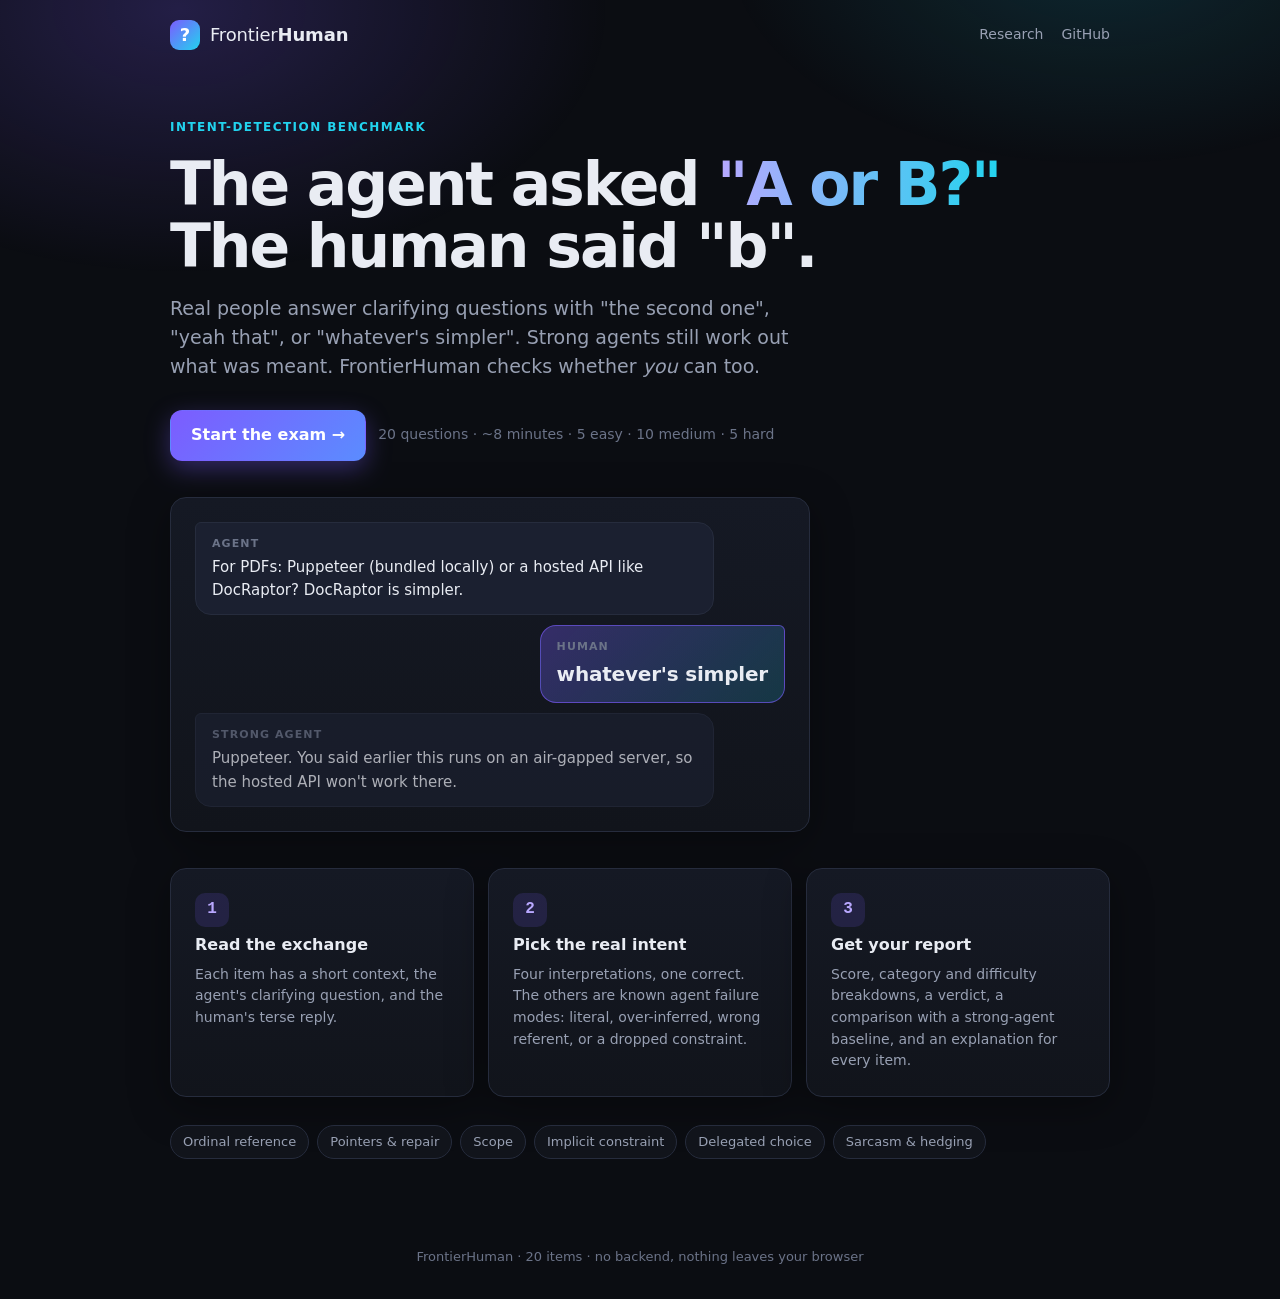
==== site/index.html @ 33700269 "Add FrontierHuman intent-detection benchmark Research summary, 20 grounded exam items, a static exam" ====
<!doctype html>
<html lang="en">
<head>
  <meta charset="utf-8" />
  <meta name="viewport" content="width=device-width, initial-scale=1" />
  <title>FrontierHuman · Intent-detection benchmark</title>
  <meta name="description" content="An agent asks a clarifying question. The human answers &quot;b&quot;. Can you work out what they meant, the way a strong agent would?" />
  <meta name="theme-color" content="#0b0d12" />
  <link rel="icon" href="data:image/svg+xml,<svg xmlns='http://www.w3.org/2000/svg' viewBox='0 0 64 64'><rect width='64' height='64' rx='16' fill='%237c5cff'/><text x='50%' y='56%' font-size='34' text-anchor='middle' dominant-baseline='middle' font-family='system-ui' font-weight='700' fill='white'>?</text></svg>" />
  <link rel="stylesheet" href="styles.css" />
</head>
<body>
  <div class="bg-glow" aria-hidden="true"></div>

  <header class="topbar">
    <a class="brand" href="./" data-action="home">
      <span class="brand-mark">?</span>
      <span>Frontier<strong>Human</strong></span>
    </a>
    <nav class="topnav">
      <a href="https://github.com/SASUKE40/frontier-human/blob/main/research.md" target="_blank" rel="noopener">Research</a>
      <a href="https://github.com/SASUKE40/frontier-human" target="_blank" rel="noopener">GitHub</a>
    </nav>
  </header>

  <main id="app" aria-live="polite">
    <noscript><p class="card">FrontierHuman needs JavaScript to run the exam.</p></noscript>
  </main>

  <footer class="footer">
    <span>FrontierHuman · 20 items · no backend, nothing leaves your browser</span>
  </footer>

  <script src="app.js" type="module"></script>
</body>
</html>
---- site/styles.css ----
:root {
  --bg: #0b0d12;
  --bg-2: #11141b;
  --card: #151924;
  --card-2: #1b2030;
  --line: #262c3d;
  --text: #e9ecf3;
  --muted: #98a0b3;
  --faint: #6b7388;
  --accent: #7c5cff;
  --accent-2: #22d3ee;
  --good: #34d399;
  --bad: #f87171;
  --warn: #fbbf24;
  --radius: 16px;
  --shadow: 0 10px 40px rgba(0, 0, 0, 0.35);
  --font: "Inter", ui-sans-serif, system-ui, -apple-system, "Segoe UI", Roboto, "Helvetica Neue", Arial, sans-serif;
  --mono: ui-monospace, "SF Mono", "JetBrains Mono", Menlo, Consolas, monospace;
}

* { box-sizing: border-box; }
html, body { margin: 0; padding: 0; }
body {
  font-family: var(--font);
  background: var(--bg);
  color: var(--text);
  line-height: 1.55;
  -webkit-font-smoothing: antialiased;
  min-height: 100vh;
  display: flex;
  flex-direction: column;
}
a { color: inherit; }
button { font: inherit; color: inherit; }

.bg-glow {
  position: fixed;
  inset: -20vh -10vw auto -10vw;
  height: 70vh;
  background:
    radial-gradient(40% 60% at 20% 30%, rgba(124, 92, 255, 0.22), transparent 70%),
    radial-gradient(35% 50% at 80% 20%, rgba(34, 211, 238, 0.14), transparent 70%);
  pointer-events: none;
  z-index: 0;
}

.topbar, main, .footer { position: relative; z-index: 1; }

.topbar {
  display: flex;
  align-items: center;
  justify-content: space-between;
  max-width: 980px;
  width: 100%;
  margin: 0 auto;
  padding: 20px 20px 8px;
}
.brand {
  display: inline-flex;
  align-items: center;
  gap: 10px;
  text-decoration: none;
  font-size: 18px;
  letter-spacing: -0.01em;
}
.brand strong { font-weight: 800; }
.brand-mark {
  width: 30px; height: 30px;
  display: grid; place-items: center;
  border-radius: 9px;
  background: linear-gradient(135deg, var(--accent), var(--accent-2));
  font-weight: 800;
  color: white;
}
.topnav { display: flex; gap: 18px; }
.topnav a { color: var(--muted); text-decoration: none; font-size: 14px; }
.topnav a:hover { color: var(--text); }

main {
  flex: 1;
  width: 100%;
  max-width: 980px;
  margin: 0 auto;
  padding: 16px 20px 40px;
}

.footer {
  text-align: center;
  color: var(--faint);
  font-size: 13px;
  padding: 24px 20px 32px;
}

.card {
  background: linear-gradient(180deg, var(--card), var(--bg-2));
  border: 1px solid var(--line);
  border-radius: var(--radius);
  box-shadow: var(--shadow);
  padding: 24px;
}

.btn {
  display: inline-flex;
  align-items: center;
  justify-content: center;
  gap: 8px;
  border: 1px solid var(--line);
  background: var(--card-2);
  padding: 12px 20px;
  border-radius: 12px;
  font-weight: 600;
  cursor: pointer;
  transition: transform 0.12s ease, background 0.2s ease, border-color 0.2s ease, opacity 0.2s;
  text-decoration: none;
}
.btn:hover { border-color: #3a4260; }
.btn:active { transform: translateY(1px); }
.btn:disabled { opacity: 0.4; cursor: not-allowed; }
.btn-primary {
  background: linear-gradient(135deg, var(--accent), #5b8cff);
  border-color: transparent;
  color: white;
  box-shadow: 0 8px 24px rgba(124, 92, 255, 0.35);
}
.btn-primary:hover { filter: brightness(1.08); border-color: transparent; }
.btn-ghost { background: transparent; }
.kbd {
  font-family: var(--mono);
  font-size: 12px;
  padding: 2px 6px;
  border: 1px solid var(--line);
  border-bottom-width: 2px;
  border-radius: 6px;
  color: var(--muted);
}

.eyebrow {
  display: inline-flex;
  align-items: center;
  gap: 8px;
  font-size: 12px;
  text-transform: uppercase;
  letter-spacing: 0.12em;
  color: var(--accent-2);
  font-weight: 700;
}

/* ---------- Intro ---------- */
.hero { padding: 40px 0 24px; }
.hero h1 {
  font-size: clamp(34px, 6vw, 60px);
  line-height: 1.04;
  letter-spacing: -0.035em;
  margin: 14px 0 16px;
  font-weight: 800;
}
.hero h1 .grad {
  background: linear-gradient(90deg, #b9a8ff, var(--accent-2));
  -webkit-background-clip: text;
  background-clip: text;
  color: transparent;
}
.hero p.lead { font-size: clamp(16px, 2.2vw, 19px); color: var(--muted); max-width: 640px; margin: 0 0 28px; }
.hero-actions { display: flex; gap: 12px; flex-wrap: wrap; align-items: center; }
.hero-meta { color: var(--faint); font-size: 14px; }

.demo-chat { margin: 36px 0 8px; max-width: 640px; }
.chat { display: flex; flex-direction: column; gap: 10px; }
.bubble {
  max-width: 88%;
  padding: 12px 16px;
  border-radius: 16px;
  font-size: 15px;
  border: 1px solid var(--line);
  position: relative;
}
.bubble .who {
  display: block;
  font-size: 11px;
  text-transform: uppercase;
  letter-spacing: 0.1em;
  color: var(--faint);
  margin-bottom: 4px;
  font-weight: 700;
}
.bubble.agent { background: var(--card-2); align-self: flex-start; border-top-left-radius: 6px; }
.bubble.user {
  background: rgba(124, 92, 255, 0.16);
  border-color: rgba(124, 92, 255, 0.4);
  align-self: flex-end;
  border-top-right-radius: 6px;
}
.bubble.reply {
  font-size: 20px;
  font-weight: 700;
  letter-spacing: -0.01em;
  background: linear-gradient(135deg, rgba(124, 92, 255, 0.32), rgba(34, 211, 238, 0.18));
  border-color: rgba(124, 92, 255, 0.6);
}
.bubble.faded { opacity: 0.72; }

.grid-3 { display: grid; grid-template-columns: repeat(3, 1fr); gap: 14px; margin-top: 36px; }
.feature h3 { margin: 6px 0 6px; font-size: 16px; }
.feature p { margin: 0; color: var(--muted); font-size: 14px; }
.feature .icon {
  width: 34px; height: 34px; border-radius: 10px;
  display: grid; place-items: center;
  background: rgba(124, 92, 255, 0.15);
  color: #b9a8ff;
  font-weight: 800;
  font-family: var(--mono);
}

.cats { display: flex; flex-wrap: wrap; gap: 8px; margin-top: 28px; }
.chip {
  display: inline-flex;
  align-items: center;
  gap: 6px;
  padding: 6px 12px;
  border-radius: 999px;
  border: 1px solid var(--line);
  background: var(--bg-2);
  font-size: 13px;
  color: var(--muted);
}
.chip .dot { width: 8px; height: 8px; border-radius: 50%; }
.chip.easy { color: var(--good); border-color: rgba(52, 211, 153, 0.35); }
.chip.medium { color: var(--warn); border-color: rgba(251, 191, 36, 0.35); }
.chip.hard { color: var(--bad); border-color: rgba(248, 113, 113, 0.35); }

.resume-note {
  margin-top: 16px;
  font-size: 14px;
  color: var(--muted);
}
.resume-note button { background: none; border: none; color: var(--accent-2); cursor: pointer; padding: 0; text-decoration: underline; }

/* ---------- Exam ---------- */
.exam-head {
  display: flex;
  align-items: center;
  justify-content: space-between;
  gap: 12px;
  margin: 8px 0 12px;
  font-size: 14px;
  color: var(--muted);
}
.progress {
  height: 8px;
  background: var(--card-2);
  border-radius: 999px;
  overflow: hidden;
  border: 1px solid var(--line);
  margin-bottom: 20px;
}
.progress > div {
  height: 100%;
  background: linear-gradient(90deg, var(--accent), var(--accent-2));
  border-radius: 999px;
  transition: width 0.35s ease;
}
.q-tags { display: flex; gap: 8px; flex-wrap: wrap; }
.q-context { color: var(--muted); font-size: 14px; margin: 0 0 16px; }
.q-context strong { color: var(--text); font-weight: 600; }
.prompt {
  margin: 22px 0 12px;
  font-weight: 700;
  font-size: 17px;
  letter-spacing: -0.01em;
}
.options { display: grid; gap: 10px; }
.option {
  display: flex;
  align-items: flex-start;
  gap: 12px;
  text-align: left;
  width: 100%;
  padding: 14px 16px;
  border-radius: 12px;
  border: 1px solid var(--line);
  background: var(--bg-2);
  cursor: pointer;
  transition: border-color 0.15s ease, background 0.15s ease, transform 0.08s ease;
  font-size: 15px;
}
.option:hover { border-color: #3a4260; background: var(--card); }
.option:active { transform: scale(0.995); }
.option .letter {
  flex: none;
  width: 26px; height: 26px;
  display: grid; place-items: center;
  border-radius: 8px;
  border: 1px solid var(--line);
  font-family: var(--mono);
  font-size: 13px;
  color: var(--muted);
}
.option.selected {
  border-color: var(--accent);
  background: rgba(124, 92, 255, 0.12);
  box-shadow: 0 0 0 3px rgba(124, 92, 255, 0.18);
}
.option.selected .letter { background: var(--accent); border-color: var(--accent); color: white; }
.exam-actions {
  display: flex;
  justify-content: space-between;
  align-items: center;
  gap: 12px;
  margin-top: 20px;
}
.exam-actions .hint { color: var(--faint); font-size: 13px; }

.fade-in { animation: fade 0.28s ease both; }
@keyframes fade { from { opacity: 0; transform: translateY(6px); } to { opacity: 1; transform: none; } }

/* ---------- Report ---------- */
.report-hero {
  display: grid;
  grid-template-columns: auto 1fr;
  gap: 28px;
  align-items: center;
}
.ring { position: relative; width: 170px; height: 170px; }
.ring svg { transform: rotate(-90deg); }
.ring .ring-label {
  position: absolute; inset: 0;
  display: grid; place-items: center;
  text-align: center;
}
.ring .big { font-size: 44px; font-weight: 800; letter-spacing: -0.03em; line-height: 1; }
.ring .small { color: var(--muted); font-size: 13px; margin-top: 4px; }
.verdict-name { font-size: clamp(24px, 4vw, 34px); font-weight: 800; letter-spacing: -0.02em; margin: 6px 0 8px; line-height: 1.15; }
.verdict-desc { color: var(--muted); margin: 0 0 14px; max-width: 560px; }
.bands { display: flex; gap: 4px; flex-wrap: wrap; }
.band {
  font-size: 12px;
  padding: 4px 10px;
  border-radius: 999px;
  border: 1px solid var(--line);
  color: var(--faint);
}
.band.active { color: white; background: var(--accent); border-color: var(--accent); }

.section-title { font-size: 18px; margin: 34px 0 12px; letter-spacing: -0.01em; }
.grid-2 { display: grid; grid-template-columns: 1fr 1fr; gap: 14px; }

.compare-row { display: grid; grid-template-columns: 130px 1fr 54px; gap: 12px; align-items: center; margin: 10px 0; font-size: 14px; }
.compare-row .name { color: var(--muted); }
.compare-row .name strong { color: var(--text); }
.bar { height: 12px; background: var(--card-2); border-radius: 999px; overflow: hidden; border: 1px solid var(--line); }
.bar > div { height: 100%; border-radius: 999px; transition: width 0.6s ease; }
.bar .you { background: linear-gradient(90deg, var(--accent), var(--accent-2)); }
.bar .agent { background: var(--good); }
.bar .literal { background: #64748b; }
.compare-row .val { text-align: right; font-variant-numeric: tabular-nums; font-weight: 600; }
.compare-note { color: var(--faint); font-size: 13px; margin: 12px 0 0; }

.breakdown-row { margin: 14px 0; }
.breakdown-row .top { display: flex; justify-content: space-between; font-size: 14px; margin-bottom: 6px; }
.breakdown-row .top span:last-child { color: var(--muted); font-variant-numeric: tabular-nums; }
.dual-bar { position: relative; height: 10px; background: var(--card-2); border-radius: 999px; border: 1px solid var(--line); overflow: hidden; }
.dual-bar .fill { height: 100%; background: linear-gradient(90deg, var(--accent), var(--accent-2)); border-radius: 999px; }
.dual-bar .marker { position: absolute; top: -1px; bottom: -1px; width: 2px; background: var(--good); right: 0; }

.stat-grid { display: grid; grid-template-columns: repeat(3, 1fr); gap: 10px; margin-top: 16px; }
.stat { background: var(--bg-2); border: 1px solid var(--line); border-radius: 12px; padding: 12px; }
.stat .n { font-size: 22px; font-weight: 800; }
.stat .l { font-size: 12px; color: var(--muted); }

.review-controls { display: flex; gap: 8px; margin-bottom: 12px; flex-wrap: wrap; }
.seg { display: inline-flex; border: 1px solid var(--line); border-radius: 10px; overflow: hidden; }
.seg button { background: transparent; border: none; padding: 8px 14px; cursor: pointer; font-size: 14px; color: var(--muted); }
.seg button.on { background: var(--card-2); color: var(--text); }

.review-item { margin-bottom: 12px; padding: 0; overflow: hidden; }
.review-item summary {
  list-style: none;
  cursor: pointer;
  padding: 16px 20px;
  display: grid;
  grid-template-columns: 28px 1fr auto;
  gap: 12px;
  align-items: center;
}
.review-item summary::-webkit-details-marker { display: none; }
.review-item .status {
  width: 28px; height: 28px; border-radius: 50%;
  display: grid; place-items: center; font-weight: 800; font-size: 14px;
}
.review-item .status.ok { background: rgba(52, 211, 153, 0.15); color: var(--good); }
.review-item .status.no { background: rgba(248, 113, 113, 0.15); color: var(--bad); }
.review-item .s-title { font-weight: 600; font-size: 15px; }
.review-item .s-title .r { font-family: var(--mono); color: #c9bcff; }
.review-item .s-meta { color: var(--faint); font-size: 12px; }
.review-item .body { padding: 0 20px 20px; border-top: 1px solid var(--line); }
.review-item .opt-list { display: grid; gap: 8px; margin: 14px 0; }
.review-item .opt {
  display: flex; gap: 10px; align-items: flex-start;
  padding: 10px 12px; border-radius: 10px; border: 1px solid var(--line);
  font-size: 14px; background: var(--bg-2);
}
.review-item .opt .letter { font-family: var(--mono); color: var(--faint); flex: none; }
.review-item .opt .tag { margin-left: auto; font-size: 11px; font-weight: 700; text-transform: uppercase; letter-spacing: 0.08em; flex: none; padding-left: 8px; }
.review-item .opt.correct { border-color: rgba(52, 211, 153, 0.5); background: rgba(52, 211, 153, 0.07); }
.review-item .opt.correct .tag { color: var(--good); }
.review-item .opt.wrong { border-color: rgba(248, 113, 113, 0.5); background: rgba(248, 113, 113, 0.07); }
.review-item .opt.wrong .tag { color: var(--bad); }
.review-item .cue {
  border-left: 3px solid var(--accent-2);
  padding: 8px 12px;
  background: rgba(34, 211, 238, 0.06);
  border-radius: 0 10px 10px 0;
  margin: 10px 0;
  font-size: 14px;
}
.review-item .cue b { color: var(--accent-2); }
.review-item p { font-size: 14px; color: var(--muted); margin: 8px 0; }
.review-item .grounding { font-size: 12px; color: var(--faint); }

.report-actions { display: flex; gap: 10px; flex-wrap: wrap; margin-top: 24px; }
.toast {
  position: fixed; left: 50%; bottom: 24px; transform: translateX(-50%);
  background: var(--card-2); border: 1px solid var(--line); padding: 10px 16px; border-radius: 10px;
  font-size: 14px; z-index: 10; box-shadow: var(--shadow);
}

@media (max-width: 760px) {
  .grid-3 { grid-template-columns: 1fr; }
  .grid-2 { grid-template-columns: 1fr; }
  .report-hero { grid-template-columns: 1fr; justify-items: center; text-align: center; }
  .report-hero .bands { justify-content: center; }
  .verdict-desc { margin-left: auto; margin-right: auto; }
  .compare-row { grid-template-columns: 96px 1fr 44px; }
  .card { padding: 18px; }
  .bubble { max-width: 94%; }
  .exam-actions .hint { display: none; }
  .stat-grid { grid-template-columns: repeat(3, 1fr); }
  .topnav { gap: 12px; }
}

@media (prefers-reduced-motion: reduce) {
  * { animation: none !important; transition: none !important; }
}
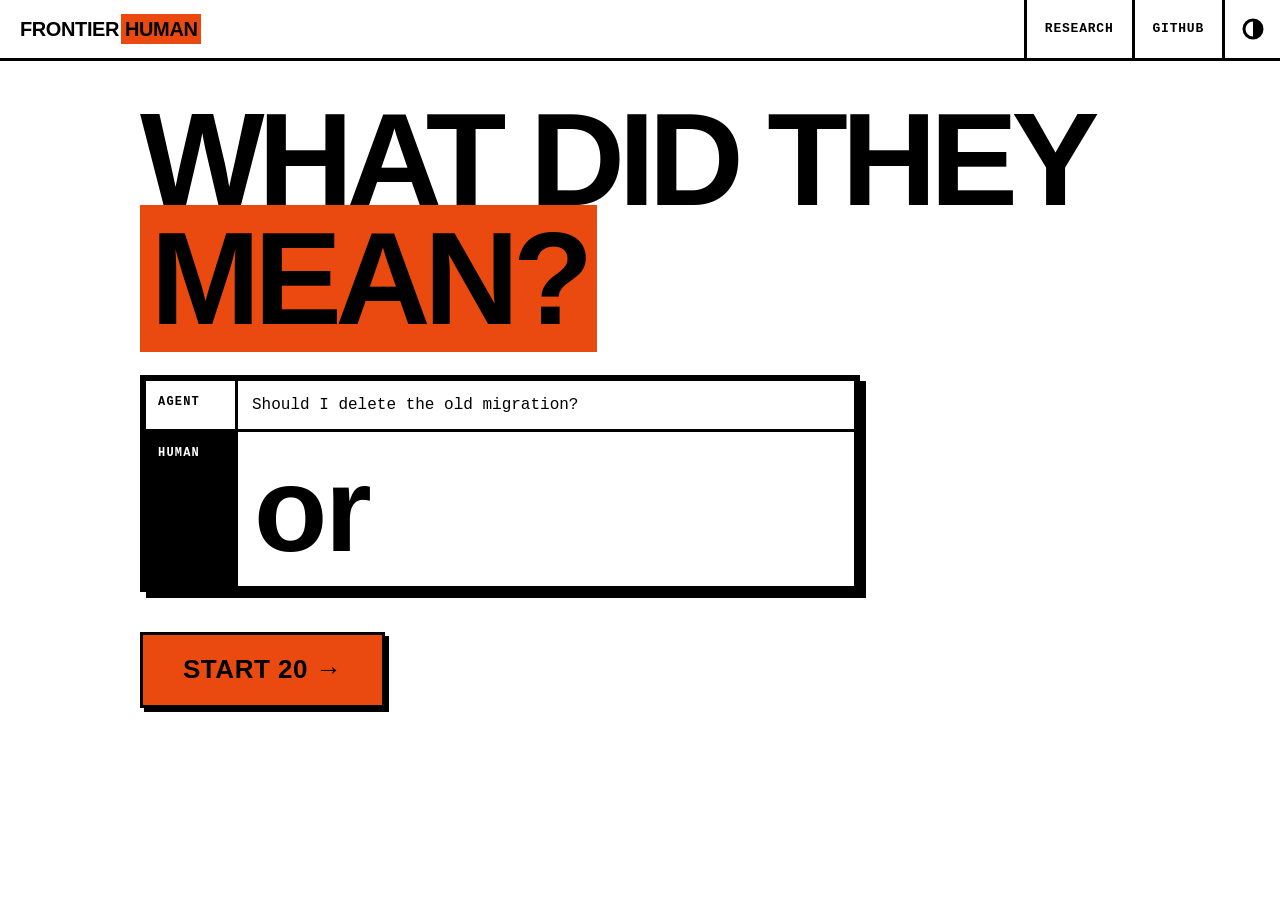
==== commit 9baad792: "Harden FrontierHuman: non-answer items, brutalist UI, light/dark theme Replace easy and weak items w" ====
--- a/site/index.html
+++ b/site/index.html
@@ -3,33 +3,33 @@
 <head>
   <meta charset="utf-8" />
   <meta name="viewport" content="width=device-width, initial-scale=1" />
-  <title>FrontierHuman · Intent-detection benchmark</title>
-  <meta name="description" content="An agent asks a clarifying question. The human answers &quot;b&quot;. Can you work out what they meant, the way a strong agent would?" />
-  <meta name="theme-color" content="#0b0d12" />
-  <link rel="icon" href="data:image/svg+xml,<svg xmlns='http://www.w3.org/2000/svg' viewBox='0 0 64 64'><rect width='64' height='64' rx='16' fill='%237c5cff'/><text x='50%' y='56%' font-size='34' text-anchor='middle' dominant-baseline='middle' font-family='system-ui' font-weight='700' fill='white'>?</text></svg>" />
+  <title>FrontierHuman</title>
+  <meta name="description" content="An agent asks a clarifying question. The human answers &quot;or&quot;. What did they mean?" />
+  <script>
+    (function () {
+      var t = null;
+      try { t = localStorage.getItem("frontierhuman:theme"); } catch (e) {}
+      if (t !== "light" && t !== "dark") t = matchMedia("(prefers-color-scheme: dark)").matches ? "dark" : "light";
+      document.documentElement.dataset.theme = t;
+    })();
+  </script>
+  <meta name="color-scheme" content="light dark" />
+  <link rel="icon" href="data:image/svg+xml,<svg xmlns='http://www.w3.org/2000/svg' viewBox='0 0 64 64'><rect width='64' height='64' fill='%23ea4a0f'/><text x='50%' y='58%' font-size='44' text-anchor='middle' dominant-baseline='middle' font-family='Arial' font-weight='900' fill='black'>?</text></svg>" />
   <link rel="stylesheet" href="styles.css" />
 </head>
 <body>
-  <div class="bg-glow" aria-hidden="true"></div>
-
-  <header class="topbar">
-    <a class="brand" href="./" data-action="home">
-      <span class="brand-mark">?</span>
-      <span>Frontier<strong>Human</strong></span>
-    </a>
-    <nav class="topnav">
+  <header class="bar">
+    <a class="brand" href="./" data-action="home">FRONTIER<span>HUMAN</span></a>
+    <nav class="nav">
       <a href="https://github.com/SASUKE40/frontier-human/blob/main/research.md" target="_blank" rel="noopener">Research</a>
       <a href="https://github.com/SASUKE40/frontier-human" target="_blank" rel="noopener">GitHub</a>
+      <button class="theme" id="theme" type="button" aria-label="Switch theme"><svg aria-hidden="true" width="22" height="22" viewBox="0 0 22 22"><circle cx="11" cy="11" r="9" fill="none" stroke="currentColor" stroke-width="3"/><path d="M11 2a9 9 0 0 1 0 18z" fill="currentColor"/></svg></button>
     </nav>
   </header>
 
   <main id="app" aria-live="polite">
-    <noscript><p class="card">FrontierHuman needs JavaScript to run the exam.</p></noscript>
+    <noscript><p>FrontierHuman needs JavaScript.</p></noscript>
   </main>
-
-  <footer class="footer">
-    <span>FrontierHuman · 20 items · no backend, nothing leaves your browser</span>
-  </footer>
 
   <script src="app.js" type="module"></script>
 </body>
--- a/site/styles.css
+++ b/site/styles.css
@@ -1,443 +1,388 @@
+:root,
+:root[data-theme="light"] {
+  --bg: #ffffff;
+  --fg: #000000;
+  --muted: #3d3d3d;
+  --line: #000000;
+  --panel: #ffffff;
+  --accent: #ea4a0f;
+  --on-accent: #000000;
+  color-scheme: light;
+}
+
+:root[data-theme="dark"] {
+  --bg: #000000;
+  --fg: #ffffff;
+  --muted: #c4c4c4;
+  --line: #ffffff;
+  --panel: #0a0a0a;
+  --accent: #ff6b35;
+  --on-accent: #000000;
+  color-scheme: dark;
+}
+
 :root {
-  --bg: #0b0d12;
-  --bg-2: #11141b;
-  --card: #151924;
-  --card-2: #1b2030;
-  --line: #262c3d;
-  --text: #e9ecf3;
-  --muted: #98a0b3;
-  --faint: #6b7388;
-  --accent: #7c5cff;
-  --accent-2: #22d3ee;
-  --good: #34d399;
-  --bad: #f87171;
-  --warn: #fbbf24;
-  --radius: 16px;
-  --shadow: 0 10px 40px rgba(0, 0, 0, 0.35);
-  --font: "Inter", ui-sans-serif, system-ui, -apple-system, "Segoe UI", Roboto, "Helvetica Neue", Arial, sans-serif;
-  --mono: ui-monospace, "SF Mono", "JetBrains Mono", Menlo, Consolas, monospace;
-}
-
-* { box-sizing: border-box; }
-html, body { margin: 0; padding: 0; }
+  --b: 3px;
+  --shadow: 6px 6px 0 var(--fg);
+  --display: "Arial Black", "Helvetica Neue", Helvetica, Arial, sans-serif;
+  --mono: ui-monospace, "SF Mono", "JetBrains Mono", Menlo, Consolas, "Liberation Mono", monospace;
+}
+
+* { box-sizing: border-box; border-radius: 0 !important; }
+html, body { margin: 0; }
 body {
-  font-family: var(--font);
   background: var(--bg);
-  color: var(--text);
-  line-height: 1.55;
-  -webkit-font-smoothing: antialiased;
+  color: var(--fg);
+  font-family: var(--mono);
+  font-size: 16px;
+  line-height: 1.5;
   min-height: 100vh;
+}
+a { color: inherit; }
+button { font: inherit; color: inherit; background: none; border: 0; cursor: pointer; }
+
+:focus-visible {
+  outline: 4px solid var(--accent);
+  outline-offset: 3px;
+}
+
+/* ---------- Bar ---------- */
+.bar {
   display: flex;
-  flex-direction: column;
-}
-a { color: inherit; }
-button { font: inherit; color: inherit; }
-
-.bg-glow {
-  position: fixed;
-  inset: -20vh -10vw auto -10vw;
-  height: 70vh;
-  background:
-    radial-gradient(40% 60% at 20% 30%, rgba(124, 92, 255, 0.22), transparent 70%),
-    radial-gradient(35% 50% at 80% 20%, rgba(34, 211, 238, 0.14), transparent 70%);
-  pointer-events: none;
-  z-index: 0;
-}
-
-.topbar, main, .footer { position: relative; z-index: 1; }
-
-.topbar {
+  align-items: stretch;
+  justify-content: space-between;
+  border-bottom: var(--b) solid var(--line);
+}
+.brand {
+  font-family: var(--display);
+  font-weight: 900;
+  font-size: 20px;
+  letter-spacing: -0.02em;
+  text-decoration: none;
+  padding: 14px 20px;
   display: flex;
   align-items: center;
-  justify-content: space-between;
-  max-width: 980px;
-  width: 100%;
+}
+.brand span { background: var(--accent); color: var(--on-accent); padding: 0 4px; margin-left: 2px; }
+.nav { display: flex; align-items: stretch; }
+.nav a {
+  display: flex;
+  align-items: center;
+  padding: 0 18px;
+  border-left: var(--b) solid var(--line);
+  text-decoration: none;
+  font-weight: 700;
+  text-transform: uppercase;
+  font-size: 13px;
+  letter-spacing: 0.06em;
+}
+.nav a:hover { background: var(--fg); color: var(--bg); }
+.theme {
+  width: 58px;
+  border-left: var(--b) solid var(--line);
+  font-size: 22px;
+  display: grid;
+  place-items: center;
+}
+.theme:hover { background: var(--fg); color: var(--bg); }
+
+main {
+  max-width: 1040px;
   margin: 0 auto;
-  padding: 20px 20px 8px;
-}
-.brand {
-  display: inline-flex;
-  align-items: center;
-  gap: 10px;
-  text-decoration: none;
-  font-size: 18px;
-  letter-spacing: -0.01em;
-}
-.brand strong { font-weight: 800; }
-.brand-mark {
-  width: 30px; height: 30px;
-  display: grid; place-items: center;
-  border-radius: 9px;
-  background: linear-gradient(135deg, var(--accent), var(--accent-2));
-  font-weight: 800;
-  color: white;
-}
-.topnav { display: flex; gap: 18px; }
-.topnav a { color: var(--muted); text-decoration: none; font-size: 14px; }
-.topnav a:hover { color: var(--text); }
-
-main {
-  flex: 1;
-  width: 100%;
-  max-width: 980px;
-  margin: 0 auto;
-  padding: 16px 20px 40px;
-}
-
-.footer {
-  text-align: center;
-  color: var(--faint);
-  font-size: 13px;
-  padding: 24px 20px 32px;
-}
-
-.card {
-  background: linear-gradient(180deg, var(--card), var(--bg-2));
-  border: 1px solid var(--line);
-  border-radius: var(--radius);
+  padding: 32px 20px 64px;
+}
+
+/* ---------- Primitives ---------- */
+.box {
+  border: var(--b) solid var(--line);
+  background: var(--panel);
   box-shadow: var(--shadow);
-  padding: 24px;
 }
 
 .btn {
   display: inline-flex;
   align-items: center;
   justify-content: center;
-  gap: 8px;
-  border: 1px solid var(--line);
-  background: var(--card-2);
-  padding: 12px 20px;
-  border-radius: 12px;
-  font-weight: 600;
-  cursor: pointer;
-  transition: transform 0.12s ease, background 0.2s ease, border-color 0.2s ease, opacity 0.2s;
+  gap: 10px;
+  min-height: 56px;
+  padding: 0 26px;
+  border: var(--b) solid var(--line);
+  background: var(--bg);
+  color: var(--fg);
+  font-family: var(--display);
+  font-weight: 900;
+  font-size: 18px;
+  text-transform: uppercase;
+  letter-spacing: 0.02em;
   text-decoration: none;
-}
-.btn:hover { border-color: #3a4260; }
-.btn:active { transform: translateY(1px); }
-.btn:disabled { opacity: 0.4; cursor: not-allowed; }
-.btn-primary {
-  background: linear-gradient(135deg, var(--accent), #5b8cff);
-  border-color: transparent;
-  color: white;
-  box-shadow: 0 8px 24px rgba(124, 92, 255, 0.35);
-}
-.btn-primary:hover { filter: brightness(1.08); border-color: transparent; }
-.btn-ghost { background: transparent; }
-.kbd {
-  font-family: var(--mono);
+  box-shadow: 4px 4px 0 var(--fg);
+  transition: transform 0.06s linear, box-shadow 0.06s linear;
+}
+.btn:hover { transform: translate(-2px, -2px); box-shadow: 6px 6px 0 var(--fg); }
+.btn:active { transform: translate(4px, 4px); box-shadow: 0 0 0 var(--fg); }
+.btn:disabled { opacity: 0.35; cursor: not-allowed; transform: none; box-shadow: 4px 4px 0 var(--fg); }
+.btn-accent { background: var(--accent); color: var(--on-accent); }
+.btn-xl { min-height: 76px; font-size: 26px; padding: 0 40px; }
+
+/* ---------- Chat ---------- */
+.chat { display: grid; gap: 0; }
+.turn {
+  display: grid;
+  grid-template-columns: 92px 1fr;
+  border: var(--b) solid var(--line);
+  margin-top: calc(var(--b) * -1);
+}
+.turn:first-child { margin-top: 0; }
+.turn .who {
+  font-weight: 800;
   font-size: 12px;
-  padding: 2px 6px;
-  border: 1px solid var(--line);
-  border-bottom-width: 2px;
-  border-radius: 6px;
+  letter-spacing: 0.1em;
+  text-transform: uppercase;
+  padding: 12px;
+  border-right: var(--b) solid var(--line);
+}
+.turn .text { padding: 12px 14px; }
+.turn.past { color: var(--muted); }
+.turn.past .who { color: var(--muted); }
+.turn.reply .who { background: var(--fg); color: var(--bg); }
+.turn.reply .text {
+  font-family: var(--display);
+  font-weight: 900;
+  font-size: clamp(28px, 5vw, 44px);
+  line-height: 1.05;
+  letter-spacing: -0.02em;
+  padding: 14px 16px;
+}
+
+/* ---------- Intro ---------- */
+.intro h1 {
+  font-family: var(--display);
+  font-weight: 900;
+  font-size: clamp(48px, 11vw, 132px);
+  line-height: 0.9;
+  letter-spacing: -0.05em;
+  margin: 8px 0 36px;
+  text-transform: uppercase;
+}
+.intro h1 mark { background: var(--accent); color: var(--on-accent); padding: 0 0.08em; }
+.intro .demo { max-width: 720px; margin-bottom: 40px; }
+.intro .demo .turn.reply .text { font-size: clamp(56px, 12vw, 120px); }
+.intro .actions { display: flex; flex-wrap: wrap; gap: 18px; align-items: center; }
+
+/* ---------- Exam ---------- */
+.exam-top {
+  display: grid;
+  grid-template-columns: auto 1fr;
+  align-items: stretch;
+  border: var(--b) solid var(--line);
+  margin-bottom: 28px;
+}
+.counter {
+  font-family: var(--display);
+  font-weight: 900;
+  font-size: 28px;
+  padding: 10px 16px;
+  border-right: var(--b) solid var(--line);
+  font-variant-numeric: tabular-nums;
+  white-space: nowrap;
+}
+.counter small { font-size: 16px; color: var(--muted); }
+.cells { display: grid; grid-template-columns: repeat(20, 1fr); }
+.cells i { border-right: var(--b) solid var(--line); display: block; }
+.cells i:last-child { border-right: 0; }
+.cells i.done { background: var(--fg); }
+.cells i.now { background: var(--accent); }
+
+.q { padding: 0; }
+.q .context {
+  padding: 12px 16px;
+  border-bottom: var(--b) solid var(--line);
   color: var(--muted);
-}
-
-.eyebrow {
-  display: inline-flex;
-  align-items: center;
-  gap: 8px;
-  font-size: 12px;
-  text-transform: uppercase;
-  letter-spacing: 0.12em;
-  color: var(--accent-2);
-  font-weight: 700;
-}
-
-/* ---------- Intro ---------- */
-.hero { padding: 40px 0 24px; }
-.hero h1 {
-  font-size: clamp(34px, 6vw, 60px);
-  line-height: 1.04;
-  letter-spacing: -0.035em;
-  margin: 14px 0 16px;
+  font-size: 14px;
+}
+.q .chat { padding: 16px; }
+.options { display: grid; border-top: var(--b) solid var(--line); }
+.option {
+  display: grid;
+  grid-template-columns: 60px 1fr;
+  align-items: stretch;
+  text-align: left;
+  border-bottom: var(--b) solid var(--line);
+  font-size: 16px;
+  min-height: 60px;
+}
+.option:last-child { border-bottom: 0; }
+.option .letter {
+  display: grid;
+  place-items: center;
+  font-family: var(--display);
+  font-weight: 900;
+  font-size: 22px;
+  border-right: var(--b) solid var(--line);
+}
+.option .label { padding: 16px; align-self: center; }
+.option:hover { background: var(--fg); color: var(--bg); }
+.option:hover .letter { border-color: var(--bg); }
+.option.selected { background: var(--accent); color: var(--on-accent); }
+.option.selected .letter { background: var(--fg); color: var(--bg); border-color: var(--line); }
+.option:focus-visible { outline: 4px dashed var(--fg); outline-offset: -9px; }
+.option.selected:focus-visible { outline-color: var(--on-accent); }
+.option:hover:focus-visible { outline-color: var(--bg); }
+
+.exam-nav { display: flex; justify-content: space-between; gap: 16px; margin-top: 28px; }
+
+/* ---------- Report ---------- */
+.score {
+  display: grid;
+  grid-template-columns: auto 1fr;
+  border: var(--b) solid var(--line);
+  box-shadow: var(--shadow);
+}
+.score .num {
+  font-family: var(--display);
+  font-weight: 900;
+  font-size: clamp(80px, 16vw, 168px);
+  line-height: 0.85;
+  letter-spacing: -0.06em;
+  padding: 24px 28px 20px;
+  border-right: var(--b) solid var(--line);
+  background: var(--accent);
+  color: var(--on-accent);
+  font-variant-numeric: tabular-nums;
+}
+.score .num small { font-size: 0.35em; letter-spacing: -0.02em; }
+.score .verdict {
+  font-family: var(--display);
+  font-weight: 900;
+  font-size: clamp(28px, 4.6vw, 52px);
+  line-height: 0.95;
+  letter-spacing: -0.03em;
+  text-transform: uppercase;
+  padding: 24px;
+  align-self: center;
+}
+
+.h2 {
+  font-family: var(--display);
+  font-weight: 900;
+  text-transform: uppercase;
+  font-size: 22px;
+  letter-spacing: -0.01em;
+  margin: 48px 0 14px;
+}
+
+.table { border: var(--b) solid var(--line); }
+.row {
+  display: grid;
+  grid-template-columns: 200px 1fr 84px;
+  border-bottom: var(--b) solid var(--line);
+  min-height: 48px;
+}
+.row:last-child { border-bottom: 0; }
+.row > * { display: flex; align-items: center; padding: 0 14px; }
+.row .name { border-right: var(--b) solid var(--line); font-weight: 700; font-size: 14px; text-transform: uppercase; letter-spacing: 0.04em; }
+.row .val { border-left: var(--b) solid var(--line); justify-content: flex-end; font-weight: 800; font-variant-numeric: tabular-nums; }
+.row .meter { padding: 0; align-items: stretch; }
+.meter span { display: block; background: var(--fg); }
+.row.you .meter span { background: var(--accent); }
+.row.you .name { background: var(--fg); color: var(--bg); }
+
+.split { display: grid; grid-template-columns: 1fr 1fr; gap: 28px; }
+.split .row { grid-template-columns: 1fr 120px 72px; }
+.split .row .meter { border-left: 0; }
+
+.filters { display: flex; border: var(--b) solid var(--line); width: max-content; margin-bottom: 14px; }
+.filters button {
+  min-width: 72px;
+  min-height: 44px;
+  padding: 0 14px;
   font-weight: 800;
-}
-.hero h1 .grad {
-  background: linear-gradient(90deg, #b9a8ff, var(--accent-2));
-  -webkit-background-clip: text;
-  background-clip: text;
-  color: transparent;
-}
-.hero p.lead { font-size: clamp(16px, 2.2vw, 19px); color: var(--muted); max-width: 640px; margin: 0 0 28px; }
-.hero-actions { display: flex; gap: 12px; flex-wrap: wrap; align-items: center; }
-.hero-meta { color: var(--faint); font-size: 14px; }
-
-.demo-chat { margin: 36px 0 8px; max-width: 640px; }
-.chat { display: flex; flex-direction: column; gap: 10px; }
-.bubble {
-  max-width: 88%;
-  padding: 12px 16px;
-  border-radius: 16px;
-  font-size: 15px;
-  border: 1px solid var(--line);
-  position: relative;
-}
-.bubble .who {
-  display: block;
-  font-size: 11px;
-  text-transform: uppercase;
-  letter-spacing: 0.1em;
-  color: var(--faint);
-  margin-bottom: 4px;
-  font-weight: 700;
-}
-.bubble.agent { background: var(--card-2); align-self: flex-start; border-top-left-radius: 6px; }
-.bubble.user {
-  background: rgba(124, 92, 255, 0.16);
-  border-color: rgba(124, 92, 255, 0.4);
-  align-self: flex-end;
-  border-top-right-radius: 6px;
-}
-.bubble.reply {
-  font-size: 20px;
-  font-weight: 700;
-  letter-spacing: -0.01em;
-  background: linear-gradient(135deg, rgba(124, 92, 255, 0.32), rgba(34, 211, 238, 0.18));
-  border-color: rgba(124, 92, 255, 0.6);
-}
-.bubble.faded { opacity: 0.72; }
-
-.grid-3 { display: grid; grid-template-columns: repeat(3, 1fr); gap: 14px; margin-top: 36px; }
-.feature h3 { margin: 6px 0 6px; font-size: 16px; }
-.feature p { margin: 0; color: var(--muted); font-size: 14px; }
-.feature .icon {
-  width: 34px; height: 34px; border-radius: 10px;
-  display: grid; place-items: center;
-  background: rgba(124, 92, 255, 0.15);
-  color: #b9a8ff;
-  font-weight: 800;
-  font-family: var(--mono);
-}
-
-.cats { display: flex; flex-wrap: wrap; gap: 8px; margin-top: 28px; }
-.chip {
-  display: inline-flex;
-  align-items: center;
-  gap: 6px;
-  padding: 6px 12px;
-  border-radius: 999px;
-  border: 1px solid var(--line);
-  background: var(--bg-2);
-  font-size: 13px;
-  color: var(--muted);
-}
-.chip .dot { width: 8px; height: 8px; border-radius: 50%; }
-.chip.easy { color: var(--good); border-color: rgba(52, 211, 153, 0.35); }
-.chip.medium { color: var(--warn); border-color: rgba(251, 191, 36, 0.35); }
-.chip.hard { color: var(--bad); border-color: rgba(248, 113, 113, 0.35); }
-
-.resume-note {
-  margin-top: 16px;
-  font-size: 14px;
-  color: var(--muted);
-}
-.resume-note button { background: none; border: none; color: var(--accent-2); cursor: pointer; padding: 0; text-decoration: underline; }
-
-/* ---------- Exam ---------- */
-.exam-head {
-  display: flex;
-  align-items: center;
-  justify-content: space-between;
-  gap: 12px;
-  margin: 8px 0 12px;
-  font-size: 14px;
-  color: var(--muted);
-}
-.progress {
-  height: 8px;
-  background: var(--card-2);
-  border-radius: 999px;
-  overflow: hidden;
-  border: 1px solid var(--line);
-  margin-bottom: 20px;
-}
-.progress > div {
-  height: 100%;
-  background: linear-gradient(90deg, var(--accent), var(--accent-2));
-  border-radius: 999px;
-  transition: width 0.35s ease;
-}
-.q-tags { display: flex; gap: 8px; flex-wrap: wrap; }
-.q-context { color: var(--muted); font-size: 14px; margin: 0 0 16px; }
-.q-context strong { color: var(--text); font-weight: 600; }
-.prompt {
-  margin: 22px 0 12px;
-  font-weight: 700;
-  font-size: 17px;
-  letter-spacing: -0.01em;
-}
-.options { display: grid; gap: 10px; }
-.option {
-  display: flex;
-  align-items: flex-start;
-  gap: 12px;
-  text-align: left;
-  width: 100%;
-  padding: 14px 16px;
-  border-radius: 12px;
-  border: 1px solid var(--line);
-  background: var(--bg-2);
-  cursor: pointer;
-  transition: border-color 0.15s ease, background 0.15s ease, transform 0.08s ease;
-  font-size: 15px;
-}
-.option:hover { border-color: #3a4260; background: var(--card); }
-.option:active { transform: scale(0.995); }
-.option .letter {
-  flex: none;
-  width: 26px; height: 26px;
-  display: grid; place-items: center;
-  border-radius: 8px;
-  border: 1px solid var(--line);
-  font-family: var(--mono);
-  font-size: 13px;
-  color: var(--muted);
-}
-.option.selected {
-  border-color: var(--accent);
-  background: rgba(124, 92, 255, 0.12);
-  box-shadow: 0 0 0 3px rgba(124, 92, 255, 0.18);
-}
-.option.selected .letter { background: var(--accent); border-color: var(--accent); color: white; }
-.exam-actions {
-  display: flex;
-  justify-content: space-between;
-  align-items: center;
-  gap: 12px;
-  margin-top: 20px;
-}
-.exam-actions .hint { color: var(--faint); font-size: 13px; }
-
-.fade-in { animation: fade 0.28s ease both; }
-@keyframes fade { from { opacity: 0; transform: translateY(6px); } to { opacity: 1; transform: none; } }
-
-/* ---------- Report ---------- */
-.report-hero {
-  display: grid;
-  grid-template-columns: auto 1fr;
-  gap: 28px;
-  align-items: center;
-}
-.ring { position: relative; width: 170px; height: 170px; }
-.ring svg { transform: rotate(-90deg); }
-.ring .ring-label {
-  position: absolute; inset: 0;
-  display: grid; place-items: center;
-  text-align: center;
-}
-.ring .big { font-size: 44px; font-weight: 800; letter-spacing: -0.03em; line-height: 1; }
-.ring .small { color: var(--muted); font-size: 13px; margin-top: 4px; }
-.verdict-name { font-size: clamp(24px, 4vw, 34px); font-weight: 800; letter-spacing: -0.02em; margin: 6px 0 8px; line-height: 1.15; }
-.verdict-desc { color: var(--muted); margin: 0 0 14px; max-width: 560px; }
-.bands { display: flex; gap: 4px; flex-wrap: wrap; }
-.band {
-  font-size: 12px;
-  padding: 4px 10px;
-  border-radius: 999px;
-  border: 1px solid var(--line);
-  color: var(--faint);
-}
-.band.active { color: white; background: var(--accent); border-color: var(--accent); }
-
-.section-title { font-size: 18px; margin: 34px 0 12px; letter-spacing: -0.01em; }
-.grid-2 { display: grid; grid-template-columns: 1fr 1fr; gap: 14px; }
-
-.compare-row { display: grid; grid-template-columns: 130px 1fr 54px; gap: 12px; align-items: center; margin: 10px 0; font-size: 14px; }
-.compare-row .name { color: var(--muted); }
-.compare-row .name strong { color: var(--text); }
-.bar { height: 12px; background: var(--card-2); border-radius: 999px; overflow: hidden; border: 1px solid var(--line); }
-.bar > div { height: 100%; border-radius: 999px; transition: width 0.6s ease; }
-.bar .you { background: linear-gradient(90deg, var(--accent), var(--accent-2)); }
-.bar .agent { background: var(--good); }
-.bar .literal { background: #64748b; }
-.compare-row .val { text-align: right; font-variant-numeric: tabular-nums; font-weight: 600; }
-.compare-note { color: var(--faint); font-size: 13px; margin: 12px 0 0; }
-
-.breakdown-row { margin: 14px 0; }
-.breakdown-row .top { display: flex; justify-content: space-between; font-size: 14px; margin-bottom: 6px; }
-.breakdown-row .top span:last-child { color: var(--muted); font-variant-numeric: tabular-nums; }
-.dual-bar { position: relative; height: 10px; background: var(--card-2); border-radius: 999px; border: 1px solid var(--line); overflow: hidden; }
-.dual-bar .fill { height: 100%; background: linear-gradient(90deg, var(--accent), var(--accent-2)); border-radius: 999px; }
-.dual-bar .marker { position: absolute; top: -1px; bottom: -1px; width: 2px; background: var(--good); right: 0; }
-
-.stat-grid { display: grid; grid-template-columns: repeat(3, 1fr); gap: 10px; margin-top: 16px; }
-.stat { background: var(--bg-2); border: 1px solid var(--line); border-radius: 12px; padding: 12px; }
-.stat .n { font-size: 22px; font-weight: 800; }
-.stat .l { font-size: 12px; color: var(--muted); }
-
-.review-controls { display: flex; gap: 8px; margin-bottom: 12px; flex-wrap: wrap; }
-.seg { display: inline-flex; border: 1px solid var(--line); border-radius: 10px; overflow: hidden; }
-.seg button { background: transparent; border: none; padding: 8px 14px; cursor: pointer; font-size: 14px; color: var(--muted); }
-.seg button.on { background: var(--card-2); color: var(--text); }
-
-.review-item { margin-bottom: 12px; padding: 0; overflow: hidden; }
-.review-item summary {
+  border-right: var(--b) solid var(--line);
+}
+.filters button:last-child { border-right: 0; }
+.filters button.on { background: var(--fg); color: var(--bg); }
+
+.review { border: var(--b) solid var(--line); }
+.item { border-bottom: var(--b) solid var(--line); }
+.item:last-child { border-bottom: 0; }
+.item summary {
   list-style: none;
   cursor: pointer;
-  padding: 16px 20px;
-  display: grid;
-  grid-template-columns: 28px 1fr auto;
-  gap: 12px;
-  align-items: center;
-}
-.review-item summary::-webkit-details-marker { display: none; }
-.review-item .status {
-  width: 28px; height: 28px; border-radius: 50%;
-  display: grid; place-items: center; font-weight: 800; font-size: 14px;
-}
-.review-item .status.ok { background: rgba(52, 211, 153, 0.15); color: var(--good); }
-.review-item .status.no { background: rgba(248, 113, 113, 0.15); color: var(--bad); }
-.review-item .s-title { font-weight: 600; font-size: 15px; }
-.review-item .s-title .r { font-family: var(--mono); color: #c9bcff; }
-.review-item .s-meta { color: var(--faint); font-size: 12px; }
-.review-item .body { padding: 0 20px 20px; border-top: 1px solid var(--line); }
-.review-item .opt-list { display: grid; gap: 8px; margin: 14px 0; }
-.review-item .opt {
-  display: flex; gap: 10px; align-items: flex-start;
-  padding: 10px 12px; border-radius: 10px; border: 1px solid var(--line);
-  font-size: 14px; background: var(--bg-2);
-}
-.review-item .opt .letter { font-family: var(--mono); color: var(--faint); flex: none; }
-.review-item .opt .tag { margin-left: auto; font-size: 11px; font-weight: 700; text-transform: uppercase; letter-spacing: 0.08em; flex: none; padding-left: 8px; }
-.review-item .opt.correct { border-color: rgba(52, 211, 153, 0.5); background: rgba(52, 211, 153, 0.07); }
-.review-item .opt.correct .tag { color: var(--good); }
-.review-item .opt.wrong { border-color: rgba(248, 113, 113, 0.5); background: rgba(248, 113, 113, 0.07); }
-.review-item .opt.wrong .tag { color: var(--bad); }
-.review-item .cue {
-  border-left: 3px solid var(--accent-2);
-  padding: 8px 12px;
-  background: rgba(34, 211, 238, 0.06);
-  border-radius: 0 10px 10px 0;
-  margin: 10px 0;
-  font-size: 14px;
-}
-.review-item .cue b { color: var(--accent-2); }
-.review-item p { font-size: 14px; color: var(--muted); margin: 8px 0; }
-.review-item .grounding { font-size: 12px; color: var(--faint); }
-
-.report-actions { display: flex; gap: 10px; flex-wrap: wrap; margin-top: 24px; }
+  display: grid;
+  grid-template-columns: 56px 56px 1fr auto;
+  align-items: stretch;
+  min-height: 56px;
+}
+.item summary::-webkit-details-marker { display: none; }
+.item summary > * { display: flex; align-items: center; padding: 0 14px; }
+.item summary .n { border-right: var(--b) solid var(--line); font-weight: 800; justify-content: center; font-variant-numeric: tabular-nums; }
+.item summary .mark { border-right: var(--b) solid var(--line); justify-content: center; font-size: 22px; font-weight: 900; }
+.item.miss summary .mark { background: var(--accent); color: var(--on-accent); }
+.item summary .r { font-family: var(--display); font-weight: 900; font-size: 20px; letter-spacing: -0.01em; }
+.item summary .pick { font-weight: 800; color: var(--muted); }
+.item summary:hover { background: var(--fg); color: var(--bg); }
+.item summary:hover .pick { color: var(--bg); }
+.item[open] summary { border-bottom: var(--b) solid var(--line); }
+.item .body { padding: 18px; display: grid; gap: 16px; }
+.item .context { color: var(--muted); font-size: 14px; }
+
+.opts { border: var(--b) solid var(--line); }
+.opt {
+  display: grid;
+  grid-template-columns: 48px 1fr 48px;
+  border-bottom: var(--b) solid var(--line);
+  font-size: 15px;
+}
+.opt:last-child { border-bottom: 0; }
+.opt > * { padding: 10px 12px; }
+.opt .letter { font-weight: 900; border-right: var(--b) solid var(--line); text-align: center; }
+.opt .tag { font-weight: 900; text-align: center; border-left: var(--b) solid var(--line); }
+.opt.correct { background: var(--fg); color: var(--bg); }
+.opt.correct .letter, .opt.correct .tag { border-color: var(--bg); }
+.opt.wrong { background: var(--accent); color: var(--on-accent); }
+.opt.wrong .label { text-decoration: line-through; text-decoration-thickness: 2px; }
+
+.cue { font-weight: 800; font-size: 17px; line-height: 1.4; border-left: 10px solid var(--accent); padding: 4px 0 4px 14px; }
+.why { margin: 0; color: var(--fg); }
+
+.report-actions { display: flex; gap: 18px; flex-wrap: wrap; margin-top: 36px; }
+
 .toast {
-  position: fixed; left: 50%; bottom: 24px; transform: translateX(-50%);
-  background: var(--card-2); border: 1px solid var(--line); padding: 10px 16px; border-radius: 10px;
-  font-size: 14px; z-index: 10; box-shadow: var(--shadow);
-}
-
-@media (max-width: 760px) {
-  .grid-3 { grid-template-columns: 1fr; }
-  .grid-2 { grid-template-columns: 1fr; }
-  .report-hero { grid-template-columns: 1fr; justify-items: center; text-align: center; }
-  .report-hero .bands { justify-content: center; }
-  .verdict-desc { margin-left: auto; margin-right: auto; }
-  .compare-row { grid-template-columns: 96px 1fr 44px; }
-  .card { padding: 18px; }
-  .bubble { max-width: 94%; }
-  .exam-actions .hint { display: none; }
-  .stat-grid { grid-template-columns: repeat(3, 1fr); }
-  .topnav { gap: 12px; }
+  position: fixed;
+  left: 50%;
+  bottom: 24px;
+  transform: translateX(-50%);
+  background: var(--fg);
+  color: var(--bg);
+  font-weight: 800;
+  padding: 12px 18px;
+  z-index: 10;
+}
+
+/* ---------- Mobile ---------- */
+@media (max-width: 720px) {
+  main { padding: 20px 14px 48px; }
+  .brand { font-size: 16px; padding: 12px 14px; }
+  .nav a { padding: 0 10px; font-size: 11px; }
+  .theme { width: 48px; }
+  .turn { grid-template-columns: 66px 1fr; }
+  .turn .who { font-size: 10px; padding: 10px 8px; letter-spacing: 0.06em; }
+  .turn .text { padding: 8px 10px; font-size: 15px; }
+  .q .chat { padding: 12px; }
+  .option { grid-template-columns: 48px 1fr; }
+  .counter { font-size: 22px; padding: 8px 12px; }
+  .score { grid-template-columns: 1fr; }
+  .score .num { border-right: 0; border-bottom: var(--b) solid var(--line); }
+  .row { grid-template-columns: 110px 1fr 60px; }
+  .row .name { font-size: 12px; padding: 0 10px; }
+  .split { grid-template-columns: 1fr; gap: 0; }
+  .split .row { grid-template-columns: 1fr 80px 60px; }
+  .item summary { grid-template-columns: 44px 44px 1fr auto; }
+  .item summary .r { font-size: 17px; }
+  .btn-xl { width: 100%; }
+  .exam-nav .btn { flex: 1; }
 }
 
 @media (prefers-reduced-motion: reduce) {
-  * { animation: none !important; transition: none !important; }
-}
+  * { transition: none !important; }
+}
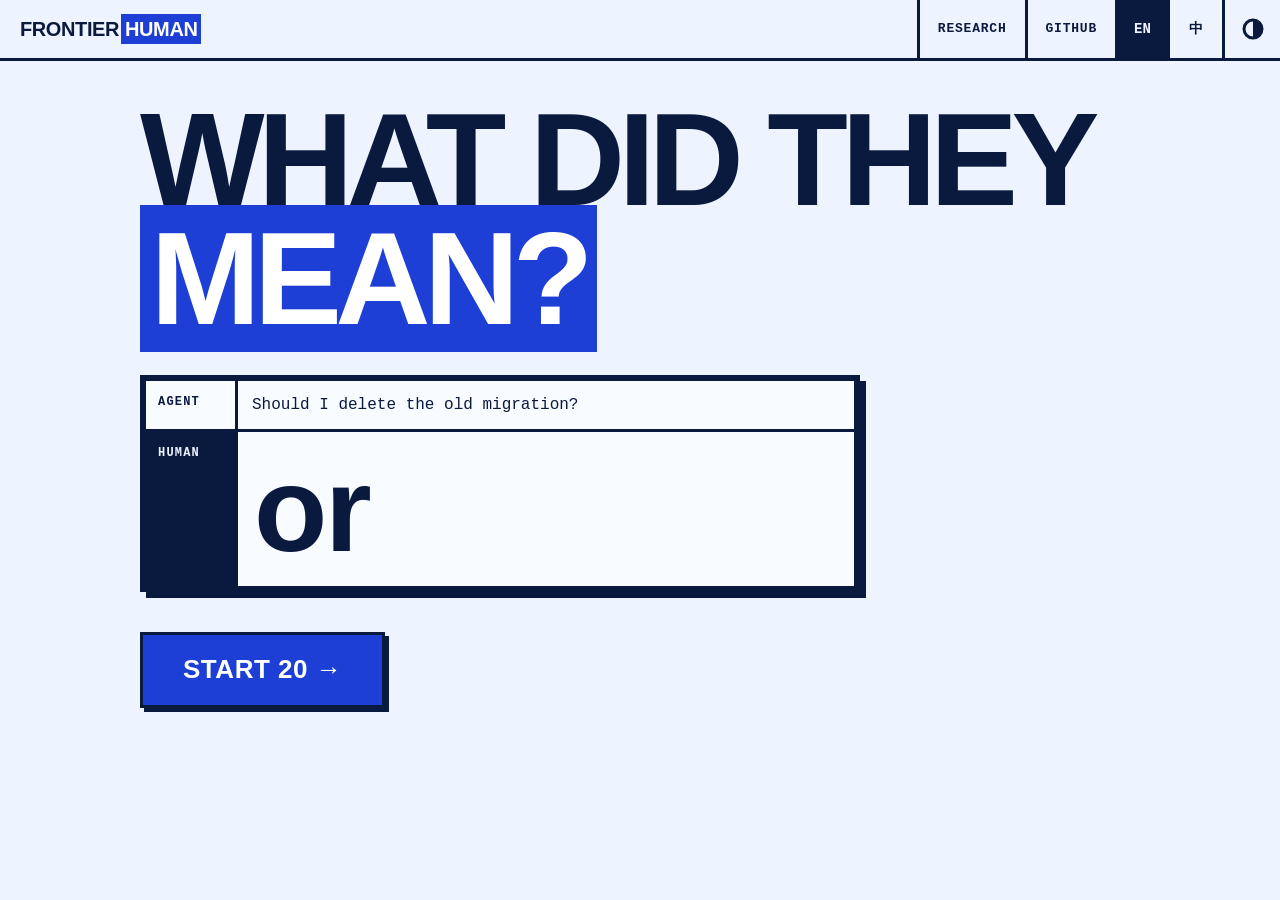
==== commit e386d1e4: "Add Chinese, report rubric, magic link, social share, blue theme and GA4" ====
--- a/site/index.html
+++ b/site/index.html
@@ -2,27 +2,61 @@
 <html lang="en">
 <head>
   <meta charset="utf-8" />
+  <script>
+    (function () {
+      var id = "G-V625CXFPFX";
+      var s = document.createElement("script");
+      s.async = true;
+      s.src = "https://www.googletagmanager.com/gtag/js?id=" + id;
+      document.head.appendChild(s);
+      window.dataLayer = window.dataLayer || [];
+      window.gtag = function () { dataLayer.push(arguments); };
+      gtag("js", new Date());
+      gtag("config", id);
+    })();
+  </script>
   <meta name="viewport" content="width=device-width, initial-scale=1" />
   <title>FrontierHuman</title>
-  <meta name="description" content="An agent asks a clarifying question. The human answers &quot;or&quot;. What did they mean?" />
   <script>
     (function () {
-      var t = null;
-      try { t = localStorage.getItem("frontierhuman:theme"); } catch (e) {}
+      var d = document.documentElement, t = null, l = null;
+      try { t = localStorage.getItem("frontierhuman:theme"); l = localStorage.getItem("frontierhuman:lang"); } catch (e) {}
       if (t !== "light" && t !== "dark") t = matchMedia("(prefers-color-scheme: dark)").matches ? "dark" : "light";
-      document.documentElement.dataset.theme = t;
+      if (l !== "en" && l !== "zh") l = /^zh\b/i.test(navigator.language || "") ? "zh" : "en";
+      d.dataset.theme = t;
+      d.lang = l === "zh" ? "zh-CN" : "en";
+      if (l === "zh") document.title = "FrontierHuman · 他到底什么意思？";
     })();
   </script>
   <meta name="color-scheme" content="light dark" />
-  <link rel="icon" href="data:image/svg+xml,<svg xmlns='http://www.w3.org/2000/svg' viewBox='0 0 64 64'><rect width='64' height='64' fill='%23ea4a0f'/><text x='50%' y='58%' font-size='44' text-anchor='middle' dominant-baseline='middle' font-family='Arial' font-weight='900' fill='black'>?</text></svg>" />
+  <meta name="description" content="An agent asks a clarifying question. The human answers &quot;or&quot;. What did they mean?" />
+  <link rel="canonical" href="https://edward40.com/frontier-human/" />
+  <meta property="og:type" content="website" />
+  <meta property="og:site_name" content="FrontierHuman" />
+  <meta property="og:title" content="FrontierHuman · What did they mean?" />
+  <meta property="og:description" content="20 terse replies to an AI agent's clarifying questions. Read them the way a strong agent would." />
+  <meta property="og:url" content="https://edward40.com/frontier-human/" />
+  <meta property="og:image" content="https://edward40.com/frontier-human/og.png" />
+  <meta property="og:image:width" content="1200" />
+  <meta property="og:image:height" content="630" />
+  <meta property="og:image:alt" content="FrontierHuman: Agent asks “Should I delete the old migration?” Human replies “or”." />
+  <meta name="twitter:card" content="summary_large_image" />
+  <meta name="twitter:title" content="FrontierHuman · What did they mean?" />
+  <meta name="twitter:description" content="20 terse replies to an AI agent's clarifying questions. Read them the way a strong agent would." />
+  <meta name="twitter:image" content="https://edward40.com/frontier-human/og.png" />
+  <link rel="icon" href="data:image/svg+xml,<svg xmlns='http://www.w3.org/2000/svg' viewBox='0 0 64 64'><rect width='64' height='64' fill='%231d3fd6'/><text x='50%' y='58%' font-size='44' text-anchor='middle' dominant-baseline='middle' font-family='Arial' font-weight='900' fill='white'>?</text></svg>" />
   <link rel="stylesheet" href="styles.css" />
 </head>
 <body>
   <header class="bar">
     <a class="brand" href="./" data-action="home">FRONTIER<span>HUMAN</span></a>
     <nav class="nav">
-      <a href="https://github.com/SASUKE40/frontier-human/blob/main/research.md" target="_blank" rel="noopener">Research</a>
-      <a href="https://github.com/SASUKE40/frontier-human" target="_blank" rel="noopener">GitHub</a>
+      <a href="https://github.com/SASUKE40/frontier-human/blob/main/research.md" target="_blank" rel="noopener" data-i18n="research">Research</a>
+      <a href="https://github.com/SASUKE40/frontier-human" target="_blank" rel="noopener" class="gh">GitHub</a>
+      <div class="lang" role="group" aria-label="Language">
+        <button type="button" data-lang="en" lang="en">EN</button>
+        <button type="button" data-lang="zh" lang="zh-CN">中</button>
+      </div>
       <button class="theme" id="theme" type="button" aria-label="Switch theme"><svg aria-hidden="true" width="22" height="22" viewBox="0 0 22 22"><circle cx="11" cy="11" r="9" fill="none" stroke="currentColor" stroke-width="3"/><path d="M11 2a9 9 0 0 1 0 18z" fill="currentColor"/></svg></button>
     </nav>
   </header>
@@ -31,6 +65,7 @@
     <noscript><p>FrontierHuman needs JavaScript.</p></noscript>
   </main>
 
+  <script src="vendor/qrcode.js"></script>
   <script src="app.js" type="module"></script>
 </body>
 </html>
--- a/site/styles.css
+++ b/site/styles.css
@@ -1,31 +1,34 @@
 :root,
 :root[data-theme="light"] {
-  --bg: #ffffff;
-  --fg: #000000;
-  --muted: #3d3d3d;
-  --line: #000000;
-  --panel: #ffffff;
-  --accent: #ea4a0f;
-  --on-accent: #000000;
+  --bg: #eef4ff;
+  --fg: #0a1a3f;
+  --muted: #24365f;
+  --line: #0a1a3f;
+  --panel: #f8fbff;
+  --accent: #1d3fd6;
+  --on-accent: #ffffff;
+  --shade: #0a1a3f;
   color-scheme: light;
 }
 
 :root[data-theme="dark"] {
-  --bg: #000000;
-  --fg: #ffffff;
-  --muted: #c4c4c4;
-  --line: #ffffff;
-  --panel: #0a0a0a;
-  --accent: #ff6b35;
-  --on-accent: #000000;
+  --bg: #050b1c;
+  --fg: #e8f0ff;
+  --muted: #aac0ea;
+  --line: #c9d8f7;
+  --panel: #0a1430;
+  --accent: #7ea6ff;
+  --on-accent: #050b1c;
+  --shade: #3557c4;
   color-scheme: dark;
 }
 
 :root {
   --b: 3px;
-  --shadow: 6px 6px 0 var(--fg);
-  --display: "Arial Black", "Helvetica Neue", Helvetica, Arial, sans-serif;
-  --mono: ui-monospace, "SF Mono", "JetBrains Mono", Menlo, Consolas, "Liberation Mono", monospace;
+  --shadow: 6px 6px 0 var(--shade);
+  --cjk: "PingFang SC", "Hiragino Sans GB", "Microsoft YaHei", "Noto Sans CJK SC", "Noto Sans SC", "WenQuanYi Micro Hei", sans-serif;
+  --display: "Arial Black", "Helvetica Neue", Helvetica, Arial, var(--cjk);
+  --mono: ui-monospace, "SF Mono", "JetBrains Mono", Menlo, Consolas, "Liberation Mono", var(--cjk), monospace;
 }
 
 * { box-sizing: border-box; border-radius: 0 !important; }
@@ -115,12 +118,12 @@
   text-transform: uppercase;
   letter-spacing: 0.02em;
   text-decoration: none;
-  box-shadow: 4px 4px 0 var(--fg);
+  box-shadow: 4px 4px 0 var(--shade);
   transition: transform 0.06s linear, box-shadow 0.06s linear;
 }
-.btn:hover { transform: translate(-2px, -2px); box-shadow: 6px 6px 0 var(--fg); }
-.btn:active { transform: translate(4px, 4px); box-shadow: 0 0 0 var(--fg); }
-.btn:disabled { opacity: 0.35; cursor: not-allowed; transform: none; box-shadow: 4px 4px 0 var(--fg); }
+.btn:hover { transform: translate(-2px, -2px); box-shadow: 6px 6px 0 var(--shade); }
+.btn:active { transform: translate(4px, 4px); box-shadow: 0 0 0 var(--shade); }
+.btn:disabled { opacity: 0.35; cursor: not-allowed; transform: none; box-shadow: 4px 4px 0 var(--shade); }
 .btn-accent { background: var(--accent); color: var(--on-accent); }
 .btn-xl { min-height: 76px; font-size: 26px; padding: 0 40px; }
 
@@ -359,8 +362,112 @@
   z-index: 10;
 }
 
+/* ---------- Language ---------- */
+.lang { display: flex; border-left: var(--b) solid var(--line); }
+.lang button {
+  min-width: 52px;
+  font-weight: 900;
+  font-size: 14px;
+  border-right: var(--b) solid var(--line);
+}
+.lang button:last-child { border-right: 0; }
+.lang button[aria-pressed="true"] { background: var(--fg); color: var(--bg); }
+.lang button:hover { background: var(--accent); color: var(--on-accent); }
+
+/* ---------- Share ---------- */
+.share { margin-top: 28px; border: var(--b) solid var(--line); background: var(--panel); }
+.link {
+  display: grid;
+  grid-template-columns: 1fr auto;
+  border-bottom: var(--b) solid var(--line);
+}
+.link input {
+  min-width: 0;
+  font: inherit;
+  font-weight: 700;
+  font-size: 14px;
+  color: var(--fg);
+  background: transparent;
+  border: 0;
+  padding: 0 14px;
+  min-height: 56px;
+}
+.link button {
+  font-family: var(--display);
+  font-weight: 900;
+  text-transform: uppercase;
+  padding: 0 22px;
+  background: var(--accent);
+  color: var(--on-accent);
+  border-left: var(--b) solid var(--line);
+}
+.link button:active { background: var(--fg); color: var(--bg); }
+.socials { display: grid; grid-auto-flow: column; grid-auto-columns: 1fr; }
+.socials > * {
+  display: flex;
+  align-items: center;
+  justify-content: center;
+  min-height: 56px;
+  padding: 0 8px;
+  font-weight: 900;
+  font-size: 14px;
+  text-decoration: none;
+  border-right: var(--b) solid var(--line);
+  text-align: center;
+}
+.socials > *:last-child { border-right: 0; }
+.socials > *:hover { background: var(--fg); color: var(--bg); }
+.socials > *:active { background: var(--accent); color: var(--on-accent); }
+.socials [aria-expanded="true"] { background: var(--accent); color: var(--on-accent); }
+.qr {
+  display: grid;
+  grid-template-columns: auto 1fr;
+  align-items: center;
+  gap: 18px;
+  padding: 18px;
+  border-top: var(--b) solid var(--line);
+}
+.qr[hidden] { display: none; }
+.qr .code { background: #ffffff; border: var(--b) solid var(--line); padding: 8px; line-height: 0; }
+.qr .code svg { width: 168px; height: 168px; display: block; }
+.qr .scan { font-family: var(--display); font-weight: 900; font-size: 22px; }
+
+/* ---------- Rubric ---------- */
+.bands .row { grid-template-columns: 96px 260px 1fr; }
+.bands .row > * { padding: 10px 14px; }
+.bands .range { border-right: var(--b) solid var(--line); font-weight: 900; font-variant-numeric: tabular-nums; }
+.bands .band { border-right: var(--b) solid var(--line); font-family: var(--display); font-weight: 900; text-transform: uppercase; font-size: 15px; line-height: 1.15; }
+.bands .mean { color: var(--muted); font-size: 14px; }
+.bands .row.on { background: var(--accent); color: var(--on-accent); }
+.bands .row.on .mean { color: var(--on-accent); }
+
+.crit .row { grid-template-columns: 1fr 120px 72px; }
+.crit .name { flex-direction: column; align-items: flex-start; justify-content: center; gap: 2px; padding: 10px 14px; }
+.crit .name small { text-transform: none; letter-spacing: 0; font-weight: 400; color: var(--muted); font-size: 13px; line-height: 1.35; }
+.crit .row.you .name small { color: var(--bg); }
+
+.notice { display: grid; gap: 24px; justify-items: start; }
+.notice h1 {
+  font-family: var(--display);
+  font-weight: 900;
+  font-size: clamp(36px, 8vw, 80px);
+  line-height: 0.95;
+  letter-spacing: -0.04em;
+  margin: 8px 0 0;
+  text-transform: uppercase;
+}
+
 /* ---------- Mobile ---------- */
 @media (max-width: 720px) {
+  .nav a.gh { display: none; }
+  .lang button { min-width: 44px; }
+  .socials { grid-auto-flow: row; grid-template-columns: repeat(4, 1fr); }
+  .socials > * { border-bottom: var(--b) solid var(--line); }
+  .socials > *:nth-child(4n) { border-right: 0; }
+  .bands .row { grid-template-columns: 64px 1fr; }
+  .bands .mean { grid-column: 1 / -1; border-top: var(--b) solid var(--line); }
+  .crit .row { grid-template-columns: 1fr 64px 56px; }
+  .qr { grid-template-columns: 1fr; justify-items: start; }
   main { padding: 20px 14px 48px; }
   .brand { font-size: 16px; padding: 12px 14px; }
   .nav a { padding: 0 10px; font-size: 11px; }
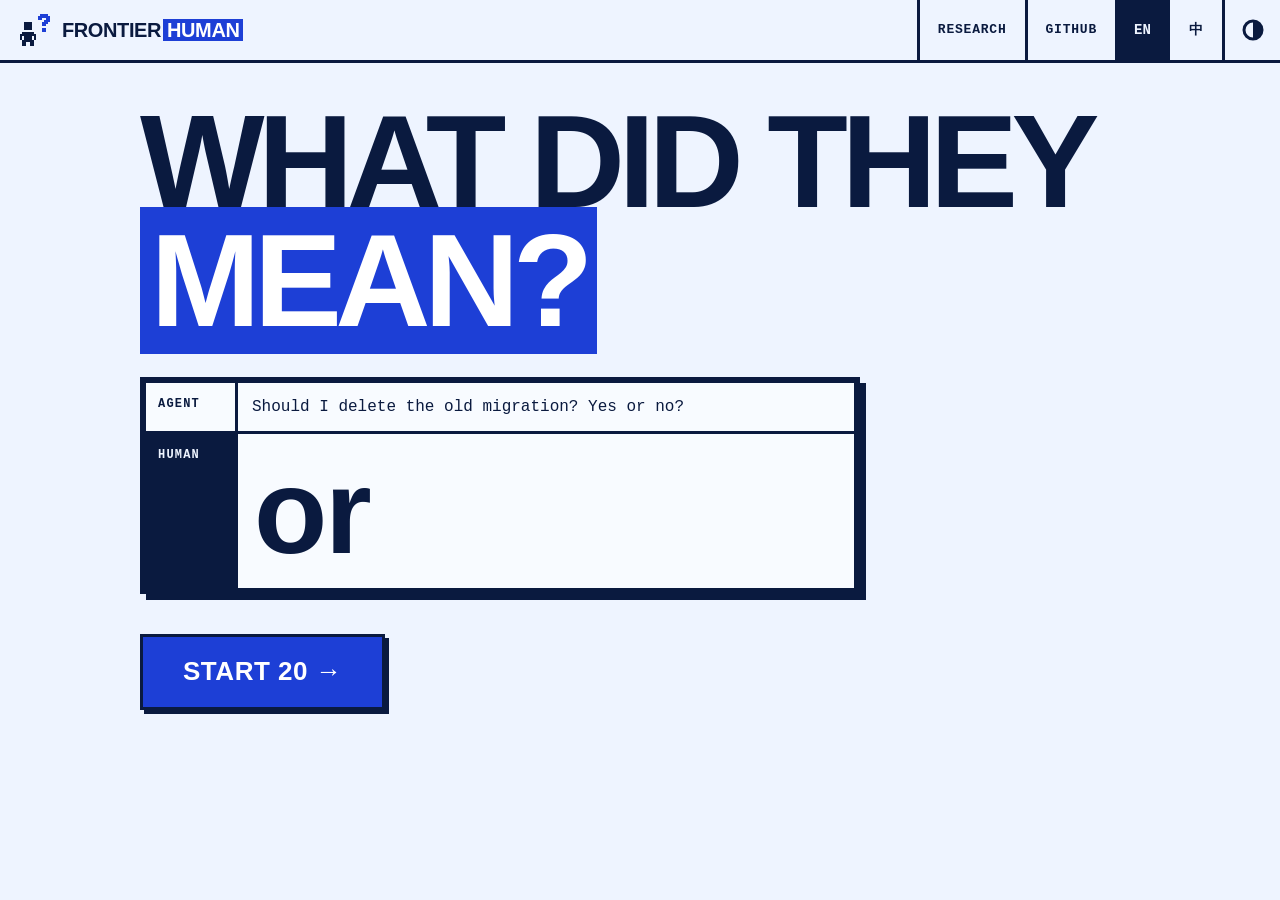
==== commit 04d704f7: "Add pixel logo, social covers, per-score share pages, result card and mobile polish; update Chinese " ====
--- a/site/index.html
+++ b/site/index.html
@@ -15,44 +15,60 @@
       gtag("config", id);
     })();
   </script>
-  <meta name="viewport" content="width=device-width, initial-scale=1" />
+  <meta name="viewport" content="width=device-width, initial-scale=1, viewport-fit=cover" />
+  <meta name="theme-color" content="#eef4ff" />
   <title>FrontierHuman</title>
   <script>
     (function () {
       var d = document.documentElement, t = null, l = null;
       try { t = localStorage.getItem("frontierhuman:theme"); l = localStorage.getItem("frontierhuman:lang"); } catch (e) {}
       if (t !== "light" && t !== "dark") t = matchMedia("(prefers-color-scheme: dark)").matches ? "dark" : "light";
-      if (l !== "en" && l !== "zh") l = /^zh\b/i.test(navigator.language || "") ? "zh" : "en";
+      if (l !== "en" && l !== "zh") l = d.getAttribute("data-lang-hint") || (/^zh\b/i.test(navigator.language || "") ? "zh" : "en");
       d.dataset.theme = t;
       d.lang = l === "zh" ? "zh-CN" : "en";
-      if (l === "zh") document.title = "FrontierHuman · 他到底什么意思？";
+      document.querySelector('meta[name="theme-color"]').content = t === "dark" ? "#050b1c" : "#eef4ff";
+      if (l === "zh") document.title = "FrontierHuman · 何意味？";
     })();
   </script>
   <meta name="color-scheme" content="light dark" />
-  <meta name="description" content="An agent asks a clarifying question. The human answers &quot;or&quot;. What did they mean?" />
+  <!-- meta -->
+  <meta name="description" content="20 terse replies to an AI agent's clarifying questions. Read them the way a strong agent would." />
   <link rel="canonical" href="https://edward40.com/frontier-human/" />
   <meta property="og:type" content="website" />
   <meta property="og:site_name" content="FrontierHuman" />
   <meta property="og:title" content="FrontierHuman · What did they mean?" />
   <meta property="og:description" content="20 terse replies to an AI agent's clarifying questions. Read them the way a strong agent would." />
   <meta property="og:url" content="https://edward40.com/frontier-human/" />
-  <meta property="og:image" content="https://edward40.com/frontier-human/og.png" />
+  <meta property="og:locale" content="en_US" />
+  <meta property="og:locale:alternate" content="zh_CN" />
+  <meta property="og:image" content="https://edward40.com/frontier-human/covers/default-en.png" />
+  <meta property="og:image:type" content="image/png" />
   <meta property="og:image:width" content="1200" />
   <meta property="og:image:height" content="630" />
-  <meta property="og:image:alt" content="FrontierHuman: Agent asks “Should I delete the old migration?” Human replies “or”." />
+  <meta property="og:image:alt" content="FrontierHuman: Agent asks “Should I delete the old migration? Yes or no?” Human replies “or”." />
   <meta name="twitter:card" content="summary_large_image" />
   <meta name="twitter:title" content="FrontierHuman · What did they mean?" />
   <meta name="twitter:description" content="20 terse replies to an AI agent's clarifying questions. Read them the way a strong agent would." />
-  <meta name="twitter:image" content="https://edward40.com/frontier-human/og.png" />
-  <link rel="icon" href="data:image/svg+xml,<svg xmlns='http://www.w3.org/2000/svg' viewBox='0 0 64 64'><rect width='64' height='64' fill='%231d3fd6'/><text x='50%' y='58%' font-size='44' text-anchor='middle' dominant-baseline='middle' font-family='Arial' font-weight='900' fill='white'>?</text></svg>" />
+  <meta name="twitter:image" content="https://edward40.com/frontier-human/covers/default-en.png" />
+  <meta name="twitter:image:alt" content="FrontierHuman: Agent asks “Should I delete the old migration? Yes or no?” Human replies “or”." />
+  <link rel="alternate" hreflang="en" href="https://edward40.com/frontier-human/" />
+  <link rel="alternate" hreflang="zh-CN" href="https://edward40.com/frontier-human/zh/" />
+  <!-- /meta -->
+  <link rel="icon" href="favicon.svg" type="image/svg+xml" />
+  <link rel="icon" href="favicon-32.png" type="image/png" sizes="32x32" />
+  <link rel="apple-touch-icon" href="apple-touch-icon.png" />
   <link rel="stylesheet" href="styles.css" />
 </head>
 <body>
   <header class="bar">
-    <a class="brand" href="./" data-action="home">FRONTIER<span>HUMAN</span></a>
+    <a class="brand" href="./" data-action="home" aria-label="FrontierHuman">
+      <img class="logo-mark logo-light" src="logo-light.svg" width="32" height="32" alt="" />
+      <img class="logo-mark logo-dark" src="logo-dark.svg" width="32" height="32" alt="" />
+      <span class="word" aria-hidden="true">FRONTIER<span>HUMAN</span></span>
+    </a>
     <nav class="nav">
-      <a href="https://github.com/SASUKE40/frontier-human/blob/main/research.md" target="_blank" rel="noopener" data-i18n="research">Research</a>
-      <a href="https://github.com/SASUKE40/frontier-human" target="_blank" rel="noopener" class="gh">GitHub</a>
+      <a href="https://github.com/SASUKE40/frontier-human/blob/main/research.md" target="_blank" rel="noopener" class="wide" data-i18n="research">Research</a>
+      <a href="https://github.com/SASUKE40/frontier-human" target="_blank" rel="noopener" class="wide gh">GitHub</a>
       <div class="lang" role="group" aria-label="Language">
         <button type="button" data-lang="en" lang="en">EN</button>
         <button type="button" data-lang="zh" lang="zh-CN">中</button>
@@ -65,6 +81,11 @@
     <noscript><p>FrontierHuman needs JavaScript.</p></noscript>
   </main>
 
+  <footer class="foot">
+    <a href="https://github.com/SASUKE40/frontier-human/blob/main/research.md" target="_blank" rel="noopener" data-i18n="research">Research</a>
+    <a href="https://github.com/SASUKE40/frontier-human" target="_blank" rel="noopener">GitHub</a>
+  </footer>
+
   <script src="vendor/qrcode.js"></script>
   <script src="app.js" type="module"></script>
 </body>
--- a/site/styles.css
+++ b/site/styles.css
@@ -40,7 +40,13 @@
   font-size: 16px;
   line-height: 1.5;
   min-height: 100vh;
-}
+  min-height: 100dvh;
+  display: flex;
+  flex-direction: column;
+  -webkit-text-size-adjust: 100%;
+  text-size-adjust: 100%;
+}
+main { flex: 1; width: 100%; }
 a { color: inherit; }
 button { font: inherit; color: inherit; background: none; border: 0; cursor: pointer; }
 
@@ -65,8 +71,12 @@
   padding: 14px 20px;
   display: flex;
   align-items: center;
-}
-.brand span { background: var(--accent); color: var(--on-accent); padding: 0 4px; margin-left: 2px; }
+  gap: 10px;
+  min-width: 0;
+}
+.brand .word span { background: var(--accent); color: var(--on-accent); padding: 0 4px; margin-left: 2px; }
+.logo-mark { display: block; width: 32px; height: 32px; image-rendering: pixelated; flex: none; }
+:root[data-theme="dark"] .logo-light, :root:not([data-theme="dark"]) .logo-dark { display: none; }
 .nav { display: flex; align-items: stretch; }
 .nav a {
   display: flex;
@@ -144,7 +154,8 @@
   padding: 12px;
   border-right: var(--b) solid var(--line);
 }
-.turn .text { padding: 12px 14px; }
+.turn .text { padding: 12px 14px; min-width: 0; }
+.turn .text, .option .label, .opt .label, .context, .cue, .why, .bands .mean, .crit .name, .item summary .r { overflow-wrap: anywhere; }
 .turn.past { color: var(--muted); }
 .turn.past .who { color: var(--muted); }
 .turn.reply .who { background: var(--fg); color: var(--bg); }
@@ -290,9 +301,6 @@
 .row.you .meter span { background: var(--accent); }
 .row.you .name { background: var(--fg); color: var(--bg); }
 
-.split { display: grid; grid-template-columns: 1fr 1fr; gap: 28px; }
-.split .row { grid-template-columns: 1fr 120px 72px; }
-.split .row .meter { border-left: 0; }
 
 .filters { display: flex; border: var(--b) solid var(--line); width: max-content; margin-bottom: 14px; }
 .filters button {
@@ -391,6 +399,7 @@
   border: 0;
   padding: 0 14px;
   min-height: 56px;
+  font-size: 16px;
 }
 .link button {
   font-family: var(--display);
@@ -402,7 +411,7 @@
   border-left: var(--b) solid var(--line);
 }
 .link button:active { background: var(--fg); color: var(--bg); }
-.socials { display: grid; grid-auto-flow: column; grid-auto-columns: 1fr; }
+.socials { display: grid; grid-auto-flow: column; grid-auto-columns: 1fr; gap: var(--b); background: var(--line); }
 .socials > * {
   display: flex;
   align-items: center;
@@ -412,25 +421,30 @@
   font-weight: 900;
   font-size: 14px;
   text-decoration: none;
-  border-right: var(--b) solid var(--line);
   text-align: center;
-}
-.socials > *:last-child { border-right: 0; }
+  background: var(--panel);
+}
 .socials > *:hover { background: var(--fg); color: var(--bg); }
 .socials > *:active { background: var(--accent); color: var(--on-accent); }
-.socials [aria-expanded="true"] { background: var(--accent); color: var(--on-accent); }
+.socials .primary, .socials .cover { background: var(--accent); color: var(--on-accent); font-family: var(--display); text-transform: uppercase; }
 .qr {
-  display: grid;
-  grid-template-columns: auto 1fr;
-  align-items: center;
-  gap: 18px;
-  padding: 18px;
-  border-top: var(--b) solid var(--line);
-}
-.qr[hidden] { display: none; }
-.qr .code { background: #ffffff; border: var(--b) solid var(--line); padding: 8px; line-height: 0; }
-.qr .code svg { width: 168px; height: 168px; display: block; }
-.qr .scan { font-family: var(--display); font-weight: 900; font-size: 22px; }
+  border: var(--b) solid var(--line);
+  background: var(--panel);
+  color: var(--fg);
+  box-shadow: var(--shadow);
+  padding: 20px;
+  width: min(360px, calc(100vw - 32px));
+  max-height: calc(100dvh - 32px);
+  overflow: auto;
+}
+.qr[open] { display: grid; gap: 16px; justify-items: stretch; }
+.qr::backdrop { background: rgb(5 11 28 / 0.72); }
+.qr .code { background: #ffffff; border: var(--b) solid var(--line); padding: 10px; line-height: 0; justify-self: center; width: min(260px, 100%); }
+.qr .code svg { width: 100%; height: auto; display: block; }
+.qr .scan { font-family: var(--display); font-weight: 900; font-size: 22px; text-align: center; }
+.qr .btn { width: 100%; }
+
+.foot { display: none; }
 
 /* ---------- Rubric ---------- */
 .bands .row { grid-template-columns: 96px 260px 1fr; }
@@ -459,35 +473,107 @@
 
 /* ---------- Mobile ---------- */
 @media (max-width: 720px) {
-  .nav a.gh { display: none; }
+  :root { --b: 2px; --shadow: 4px 4px 0 var(--shade); }
+  .btn { box-shadow: 3px 3px 0 var(--shade); min-height: 52px; padding: 0 18px; font-size: 16px; }
+  .btn:hover { transform: none; box-shadow: 3px 3px 0 var(--shade); }
+  .btn:active { transform: translate(3px, 3px); box-shadow: 0 0 0 var(--shade); }
+  .btn:disabled { box-shadow: 3px 3px 0 var(--shade); }
+  .btn-xl { width: 100%; min-height: 64px; font-size: 22px; }
+
+  .bar { padding-top: env(safe-area-inset-top); }
+  .brand { font-size: 15px; padding: 8px 12px; gap: 8px; }
+  .nav .wide { display: none; }
   .lang button { min-width: 44px; }
-  .socials { grid-auto-flow: row; grid-template-columns: repeat(4, 1fr); }
-  .socials > * { border-bottom: var(--b) solid var(--line); }
-  .socials > *:nth-child(4n) { border-right: 0; }
-  .bands .row { grid-template-columns: 64px 1fr; }
-  .bands .mean { grid-column: 1 / -1; border-top: var(--b) solid var(--line); }
-  .crit .row { grid-template-columns: 1fr 64px 56px; }
-  .qr { grid-template-columns: 1fr; justify-items: start; }
-  main { padding: 20px 14px 48px; }
-  .brand { font-size: 16px; padding: 12px 14px; }
-  .nav a { padding: 0 10px; font-size: 11px; }
   .theme { width: 48px; }
-  .turn { grid-template-columns: 66px 1fr; }
+  .foot { display: flex; border-top: var(--b) solid var(--line); padding-bottom: env(safe-area-inset-bottom); }
+  .foot a { flex: 1; display: flex; align-items: center; justify-content: center; min-height: 48px; font-weight: 800; font-size: 12px; letter-spacing: 0.06em; text-transform: uppercase; text-decoration: none; }
+  .foot a + a { border-left: var(--b) solid var(--line); }
+
+  main { padding: 18px max(14px, env(safe-area-inset-right)) 32px max(14px, env(safe-area-inset-left)); }
+  .intro h1 { font-size: clamp(40px, 13vw, 72px); margin: 4px 0 24px; }
+  .intro .demo { margin-bottom: 28px; }
+  .intro .demo .turn.reply .text { font-size: clamp(48px, 16vw, 80px); }
+  .intro .actions { flex-direction: column; align-items: stretch; gap: 14px; }
+
+  .turn { grid-template-columns: 64px 1fr; }
   .turn .who { font-size: 10px; padding: 10px 8px; letter-spacing: 0.06em; }
   .turn .text { padding: 8px 10px; font-size: 15px; }
+  .turn.reply .text { font-size: clamp(26px, 8vw, 36px); padding: 10px 12px; }
+  .q .context { padding: 10px 12px; }
   .q .chat { padding: 12px; }
-  .option { grid-template-columns: 48px 1fr; }
-  .counter { font-size: 22px; padding: 8px 12px; }
-  .score { grid-template-columns: 1fr; }
-  .score .num { border-right: 0; border-bottom: var(--b) solid var(--line); }
-  .row { grid-template-columns: 110px 1fr 60px; }
-  .row .name { font-size: 12px; padding: 0 10px; }
-  .split { grid-template-columns: 1fr; gap: 0; }
-  .split .row { grid-template-columns: 1fr 80px 60px; }
-  .item summary { grid-template-columns: 44px 44px 1fr auto; }
-  .item summary .r { font-size: 17px; }
-  .btn-xl { width: 100%; }
-  .exam-nav .btn { flex: 1; }
+  .exam-top { margin-bottom: 16px; }
+  .counter { font-size: 20px; padding: 6px 10px; }
+  .counter small { font-size: 13px; }
+  .options { gap: 8px; padding: 10px; border-top: var(--b) solid var(--line); }
+  .option { grid-template-columns: 48px 1fr; min-height: 60px; border: var(--b) solid var(--line); background: var(--bg); }
+  .option:last-child { border-bottom: var(--b) solid var(--line); }
+  .option .letter { font-size: 18px; }
+  .option .label { padding: 12px; font-size: 15px; line-height: 1.4; }
+  .option:hover { background: var(--bg); color: var(--fg); }
+  .option:hover .letter { border-color: var(--line); }
+  .option.selected, .option.selected:hover { background: var(--accent); color: var(--on-accent); }
+  .exam-nav {
+    position: fixed;
+    left: 0;
+    right: 0;
+    bottom: 0;
+    z-index: 5;
+    margin: 0;
+    padding: 10px max(14px, env(safe-area-inset-left)) calc(10px + env(safe-area-inset-bottom));
+    background: var(--bg);
+    border-top: var(--b) solid var(--line);
+    gap: 12px;
+  }
+  main:has(.exam-nav) { padding-bottom: calc(96px + env(safe-area-inset-bottom)); }
+  body:has(.exam-nav) .foot { display: none; }
+  .exam-nav [data-go="prev"] { flex: 0 0 64px; }
+  .exam-nav [data-go="next"] { flex: 1; }
+
+  .score { grid-template-columns: 1fr; box-shadow: var(--shadow); }
+  .score .num { border-right: 0; border-bottom: var(--b) solid var(--line); font-size: clamp(72px, 26vw, 120px); padding: 16px 18px 12px; }
+  .score .verdict { font-size: clamp(24px, 8vw, 36px); padding: 16px 18px; }
+  .h2 { font-size: 18px; margin: 32px 0 10px; }
+  .share { margin-top: 20px; }
+  .link button { padding: 0 14px; font-size: 14px; }
+  .link input { padding: 0 10px; font-size: 16px; }
+  .socials { grid-auto-flow: row; grid-template-columns: repeat(3, 1fr); }
+  .socials .primary, .socials .cover { grid-column: 1 / -1; }
+  .socials > * { min-height: 52px; font-size: 13px; }
+  .row { grid-template-columns: 104px 1fr 56px; }
+  .row > * { padding: 0 10px; }
+  .row .name { font-size: 12px; }
+  .bands .row { grid-template-columns: 60px 1fr; }
+  .bands .row > * { padding: 10px; }
+  .bands .mean { grid-column: 1 / -1; border-top: var(--b) solid var(--line); font-size: 13px; }
+  .crit .row { grid-template-columns: 1fr 56px 52px; }
+  .crit .name { padding: 10px; }
+  .filters { width: auto; }
+  .filters button { flex: 1; min-width: 0; }
+  .item summary { grid-template-columns: 44px 44px 1fr auto; min-height: 52px; }
+  .item summary > * { padding: 0 10px; }
+  .item summary .r { font-size: 16px; padding: 10px; }
+  .item .body { padding: 12px; gap: 12px; }
+  .opt { grid-template-columns: 40px 1fr 40px; font-size: 14px; }
+  .opt > * { padding: 8px; }
+  .cue { font-size: 15px; border-left-width: 6px; padding-left: 10px; }
+  .report-actions .btn { width: 100%; }
+  .notice .btn { width: 100%; }
+  .toast { bottom: calc(24px + env(safe-area-inset-bottom)); }
+}
+
+@media (max-width: 380px) {
+  .brand .word { font-size: 13px; }
+  .row { grid-template-columns: 92px 1fr 52px; }
+}
+
+@media (max-height: 480px) and (orientation: landscape) {
+  .intro h1 { font-size: clamp(36px, 8vw, 64px); }
+  .intro .demo .turn.reply .text { font-size: 44px; }
+  .exam-nav { position: static; margin: 16px 0 0; padding: 0; border-top: 0; background: none; }
+  main:has(.exam-nav) { padding-bottom: 32px; }
+  .qr { max-height: calc(100dvh - 16px); grid-template-columns: auto 1fr; align-items: center; }
+  .qr[open] { grid-template-columns: 180px 1fr; }
+  .qr .code { width: 180px; grid-row: span 2; }
 }
 
 @media (prefers-reduced-motion: reduce) {
